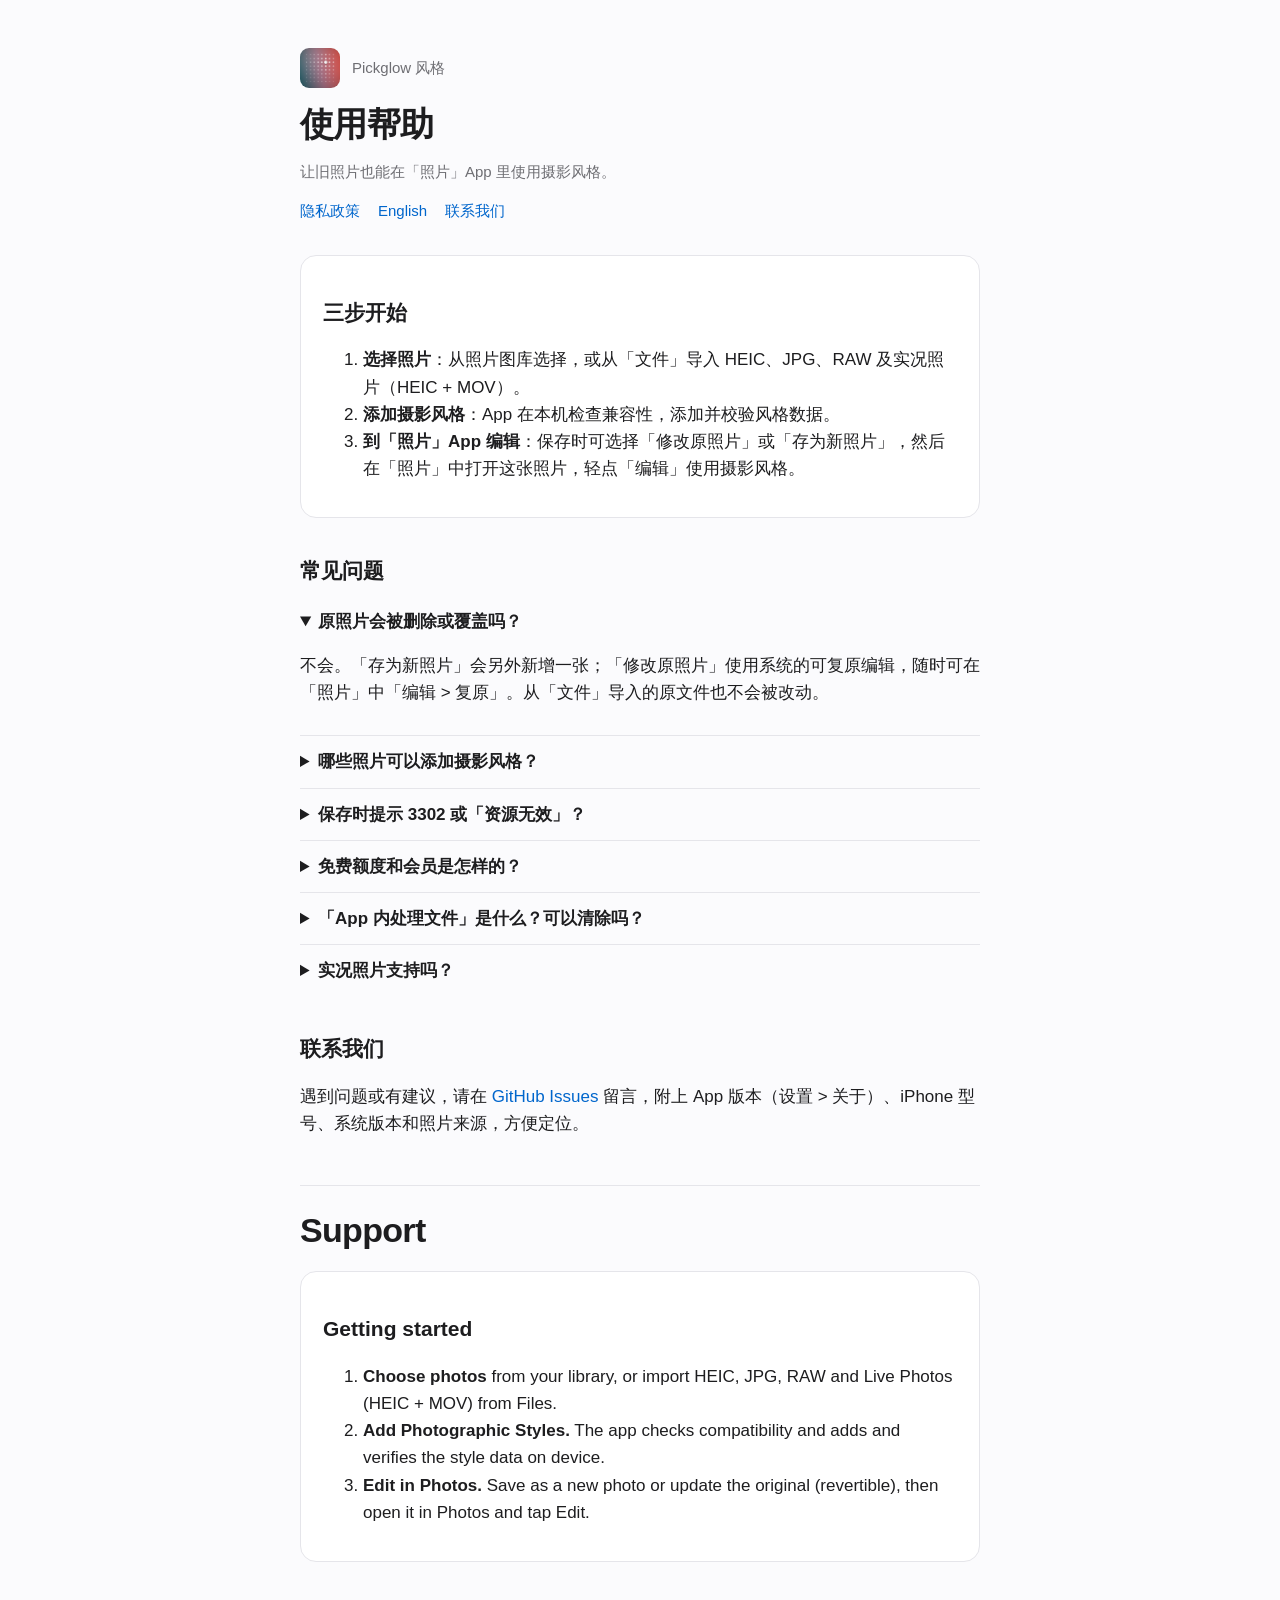
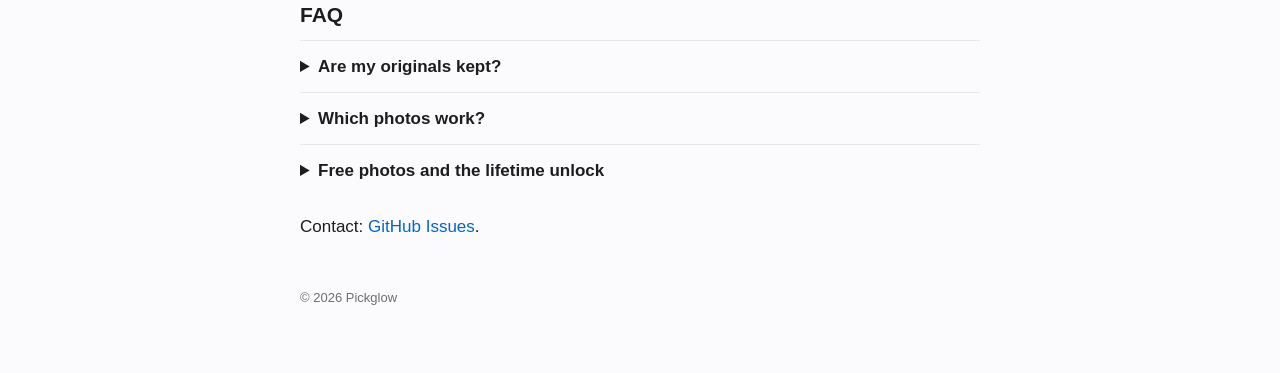
==== support.html @ 71cefebd "Privacy policy and support pages for Pickglow" ====
<!doctype html>
<html lang="zh-Hans">
<head>
<meta charset="utf-8">
<meta name="viewport" content="width=device-width, initial-scale=1">
<title>使用帮助 · Pickglow 风格</title>
<link rel="stylesheet" href="style.css">
</head>
<body>
<main>
  <header>
    <div class="app"><img src="icon.png" alt=""> Pickglow 风格</div>
    <h1>使用帮助</h1>
    <p class="muted">让旧照片也能在「照片」App 里使用摄影风格。</p>
    <nav><a href="privacy.html">隐私政策</a><a href="#en">English</a><a href="https://github.com/Yshfan/pickglow/issues">联系我们</a></nav>
  </header>

  <section class="card">
    <h2>三步开始</h2>
    <ol>
      <li><strong>选择照片</strong>：从照片图库选择，或从「文件」导入 HEIC、JPG、RAW 及实况照片（HEIC + MOV）。</li>
      <li><strong>添加摄影风格</strong>：App 在本机检查兼容性，添加并校验风格数据。</li>
      <li><strong>到「照片」App 编辑</strong>：保存时可选择「修改原照片」或「存为新照片」，然后在「照片」中打开这张照片，轻点「编辑」使用摄影风格。</li>
    </ol>
  </section>

  <h2>常见问题</h2>
  <details open><summary>原照片会被删除或覆盖吗？</summary>
    <p>不会。「存为新照片」会另外新增一张；「修改原照片」使用系统的可复原编辑，随时可在「照片」中「编辑 &gt; 复原」。从「文件」导入的原文件也不会被改动。</p></details>
  <details><summary>哪些照片可以添加摄影风格？</summary>
    <p>主要面向 iPhone 15 及更早机型拍摄的 HEIC 照片，以及相机拍摄的 JPG / RAW（实验）。能否在「照片」中编辑摄影风格，取决于照片、机型和系统版本。质感、颗粒与光晕需要 iOS 27 或更高版本。</p></details>
  <details><summary>保存时提示 3302 或「资源无效」？</summary>
    <p>这是系统拒绝了写回原照片。请改用「存为新照片」，原照片保持不变。</p></details>
  <details><summary>免费额度和会员是怎样的？</summary>
    <p>可免费添加 10 张。一次购买「终身会员」即可不限张数，无订阅。更换设备或重装后，在「设置 &gt; 会员」中轻点「恢复购买」。</p></details>
  <details><summary>「App 内处理文件」是什么？可以清除吗？</summary>
    <p>导入时 App 会复制一份原件并保存处理结果，用于重试、导出和检查。它们只在本 App 内，不是「照片」里的照片。在「设置 &gt; 存储空间」可清除已保存或已导出的部分。</p></details>
  <details><summary>实况照片支持吗？</summary>
    <p>支持（实验）。App 会同时处理照片和整段视频，并另存为新的实况照片，原实况保留。</p></details>

  <h2>联系我们</h2>
  <p>遇到问题或有建议，请在 <a href="https://github.com/Yshfan/pickglow/issues">GitHub Issues</a> 留言，附上 App 版本（设置 &gt; 关于）、iPhone 型号、系统版本和照片来源，方便定位。</p>

  <hr id="en">
  <h1>Support</h1>
  <section class="card">
    <h2>Getting started</h2>
    <ol>
      <li><strong>Choose photos</strong> from your library, or import HEIC, JPG, RAW and Live Photos (HEIC + MOV) from Files.</li>
      <li><strong>Add Photographic Styles.</strong> The app checks compatibility and adds and verifies the style data on device.</li>
      <li><strong>Edit in Photos.</strong> Save as a new photo or update the original (revertible), then open it in Photos and tap Edit.</li>
    </ol>
  </section>
  <h2>FAQ</h2>
  <details><summary>Are my originals kept?</summary><p>Yes. Saving as new adds a photo; updating the original uses revertible editing (Edit &gt; Revert in Photos). Imported files are never modified.</p></details>
  <details><summary>Which photos work?</summary><p>Mainly HEIC photos from iPhone 15 and earlier, plus camera JPG / RAW (experimental). Native style editing depends on the photo, device and iOS version. Texture, Grain and Halation need iOS 27 or later.</p></details>
  <details><summary>Free photos and the lifetime unlock</summary><p>10 photos are free. A one-time Lifetime purchase removes the limit — no subscription. Use Settings &gt; Membership &gt; Restore Purchases on a new device.</p></details>
  <p>Contact: <a href="https://github.com/Yshfan/pickglow/issues">GitHub Issues</a>.</p>

  <footer>© 2026 Pickglow</footer>
</main>
</body>
</html>
---- style.css ----
:root { --bg: #fbfbfd; --text: #1d1d1f; --muted: #6e6e73; --line: #e5e5ea; --card: #ffffff; --link: #0066cc; }
@media (prefers-color-scheme: dark) {
  :root { --bg: #000; --text: #f5f5f7; --muted: #a1a1a6; --line: #2c2c2e; --card: #1c1c1e; --link: #2997ff; }
}
* { box-sizing: border-box; }
body { margin: 0; background: var(--bg); color: var(--text);
  font: 17px/1.6 -apple-system, BlinkMacSystemFont, "PingFang SC", "Helvetica Neue", sans-serif; }
main { max-width: 720px; margin: 0 auto; padding: 48px 20px 64px; }
header { margin-bottom: 32px; }
.app { display: flex; align-items: center; gap: 12px; color: var(--muted); font-size: 15px; }
.app img { width: 40px; height: 40px; border-radius: 9px; }
h1 { font-size: 34px; line-height: 1.2; margin: 16px 0 8px; letter-spacing: -0.02em; }
h2 { font-size: 21px; margin: 36px 0 8px; }
p, li { color: var(--text); }
.muted { color: var(--muted); font-size: 15px; }
section.card { background: var(--card); border: 1px solid var(--line); border-radius: 16px; padding: 4px 22px 18px; margin-top: 20px; }
a { color: var(--link); text-decoration: none; } a:hover { text-decoration: underline; }
nav { display: flex; gap: 18px; flex-wrap: wrap; font-size: 15px; margin-top: 12px; }
hr { border: 0; border-top: 1px solid var(--line); margin: 48px 0 24px; }
details { border-top: 1px solid var(--line); padding: 12px 0; }
details:first-of-type { border-top: 0; }
summary { cursor: pointer; font-weight: 600; }
footer { margin-top: 48px; color: var(--muted); font-size: 13px; }
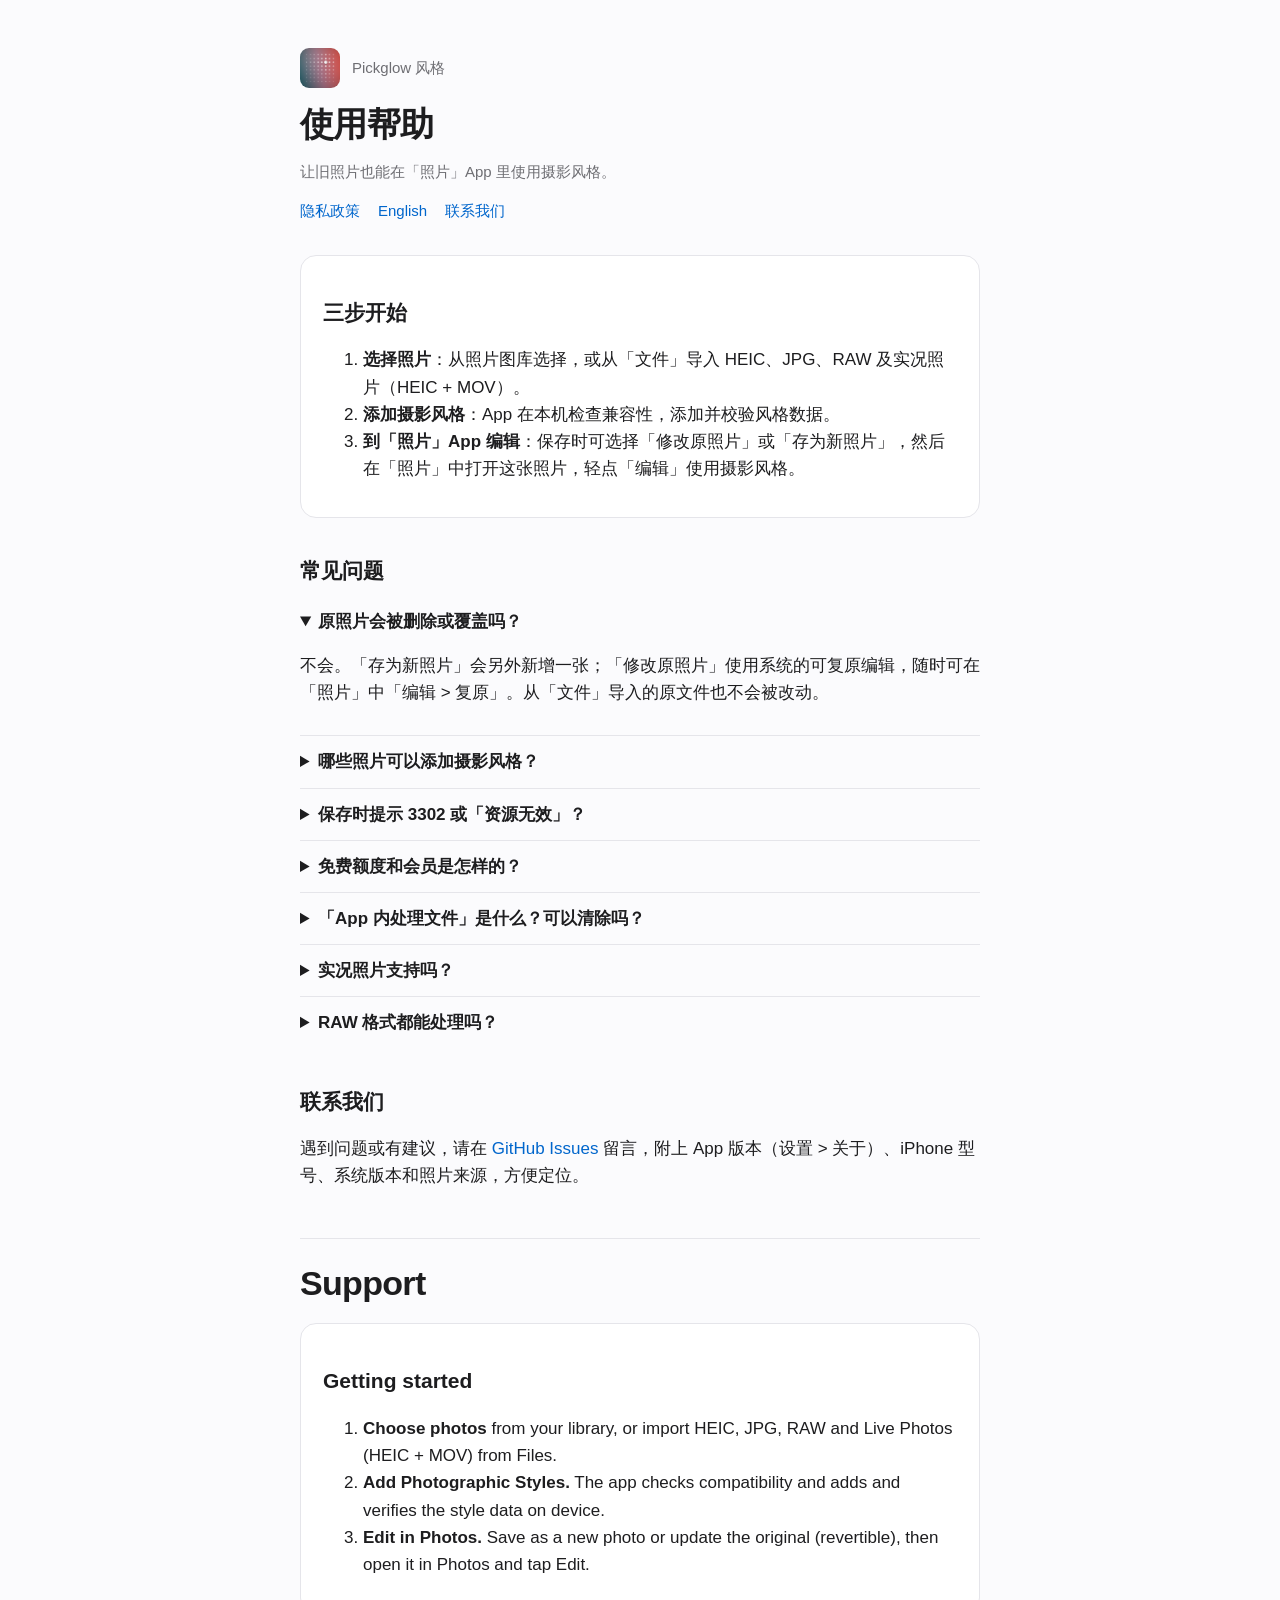
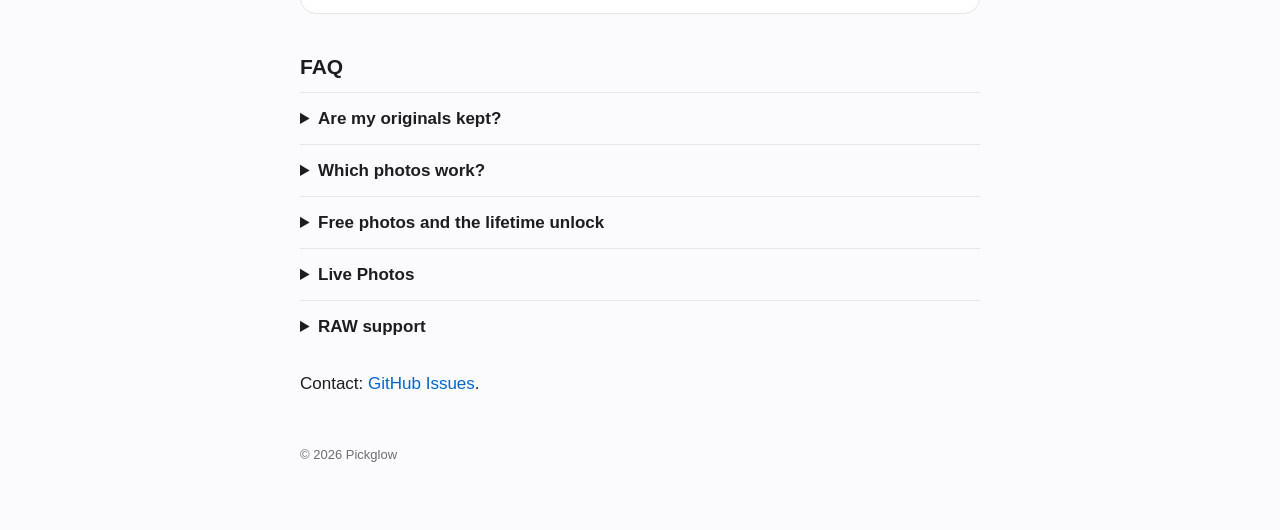
==== commit bf7a0f58: "Clarify local processing privacy, lifetime pricing, and Live Photo limits" ====
--- a/support.html
+++ b/support.html
@@ -32,11 +32,12 @@
   <details><summary>保存时提示 3302 或「资源无效」？</summary>
     <p>这是系统拒绝了写回原照片。请改用「存为新照片」，原照片保持不变。</p></details>
   <details><summary>免费额度和会员是怎样的？</summary>
-    <p>可免费添加 10 张。一次购买「终身会员」即可不限张数，无订阅。更换设备或重装后，在「设置 &gt; 会员」中轻点「恢复购买」。</p></details>
+    <p>可免费成功生成并校验 10 张风格照片，导入失败不计数，同一结果保存失败后的重试不重复计数。额度只在本机记录，不跨设备同步。一次购买「终身会员」即可不限张数，无订阅。更换设备或重装后，在「设置 &gt; 会员」中轻点「恢复购买」。购买按钮显示当前 App Store 地区的实际价格；其他地区采用 Apple 以人民币 18 元为基准自动生成的价格档位，并非实时汇率报价。</p></details>
   <details><summary>「App 内处理文件」是什么？可以清除吗？</summary>
     <p>导入时 App 会复制一份原件并保存处理结果，用于重试、导出和检查。它们只在本 App 内，不是「照片」里的照片。在「设置 &gt; 存储空间」可清除已保存或已导出的部分。</p></details>
   <details><summary>实况照片支持吗？</summary>
-    <p>支持（实验）。App 会同时处理照片和整段视频，并另存为新的实况照片，原实况保留。</p></details>
+    <p>完整实况摄影风格仍未完成。目前添加摄影风格仅另存新的静态封面，不保留动态部分，保存前会明确提示；原实况及其视频保留。带摄影风格的实况在 App 内编辑后也仅另存静态照片。普通实况的 App 内效果可处理整段视频，这与苹果原生摄影风格编辑是不同功能。</p></details>
+  <details><summary>RAW 格式都能处理吗？</summary><p>不能保证。DNG、RW2、ARW 等需要逐个检查系统是否能解码该格式及具体相机型号。不能解码时会显示失败；可从相机导出 JPG 再尝试。</p></details>
 
   <h2>联系我们</h2>
   <p>遇到问题或有建议，请在 <a href="https://github.com/Yshfan/pickglow/issues">GitHub Issues</a> 留言，附上 App 版本（设置 &gt; 关于）、iPhone 型号、系统版本和照片来源，方便定位。</p>
@@ -54,7 +55,9 @@
   <h2>FAQ</h2>
   <details><summary>Are my originals kept?</summary><p>Yes. Saving as new adds a photo; updating the original uses revertible editing (Edit &gt; Revert in Photos). Imported files are never modified.</p></details>
   <details><summary>Which photos work?</summary><p>Mainly HEIC photos from iPhone 15 and earlier, plus camera JPG / RAW (experimental). Native style editing depends on the photo, device and iOS version. Texture, Grain and Halation need iOS 27 or later.</p></details>
-  <details><summary>Free photos and the lifetime unlock</summary><p>10 photos are free. A one-time Lifetime purchase removes the limit — no subscription. Use Settings &gt; Membership &gt; Restore Purchases on a new device.</p></details>
+  <details><summary>Free photos and the lifetime unlock</summary><p>10 successfully generated and verified style outputs are free. Failed imports do not count; retrying a failed save of the same output is not charged twice. The local allowance does not sync across devices. A one-time Lifetime purchase removes the limit, with no subscription. Restore ownership in Settings &gt; Membership &gt; Restore Purchases. The purchase button shows the current App Store price for your region. Apple derives regional price points from the CNY 18 base; this is not a live exchange-rate quote.</p></details>
+  <details><summary>Live Photos</summary><p>Whole-Live-Photo native style support remains unfinished. Adding style data currently saves a new still cover only, with an explicit warning before saving. The original Live Photo and video are kept. In-app edits to styled Live Photos also save a still. Ordinary Live Photos support whole-video in-app effects, which are separate from native Photographic Styles.</p></details>
+  <details><summary>RAW support</summary><p>Each DNG, RW2, ARW or other RAW file is checked against the system decoder for its format and camera model. Universal support is not promised. Export a JPG from the camera if decoding fails.</p></details>
   <p>Contact: <a href="https://github.com/Yshfan/pickglow/issues">GitHub Issues</a>.</p>
 
   <footer>© 2026 Pickglow</footer>
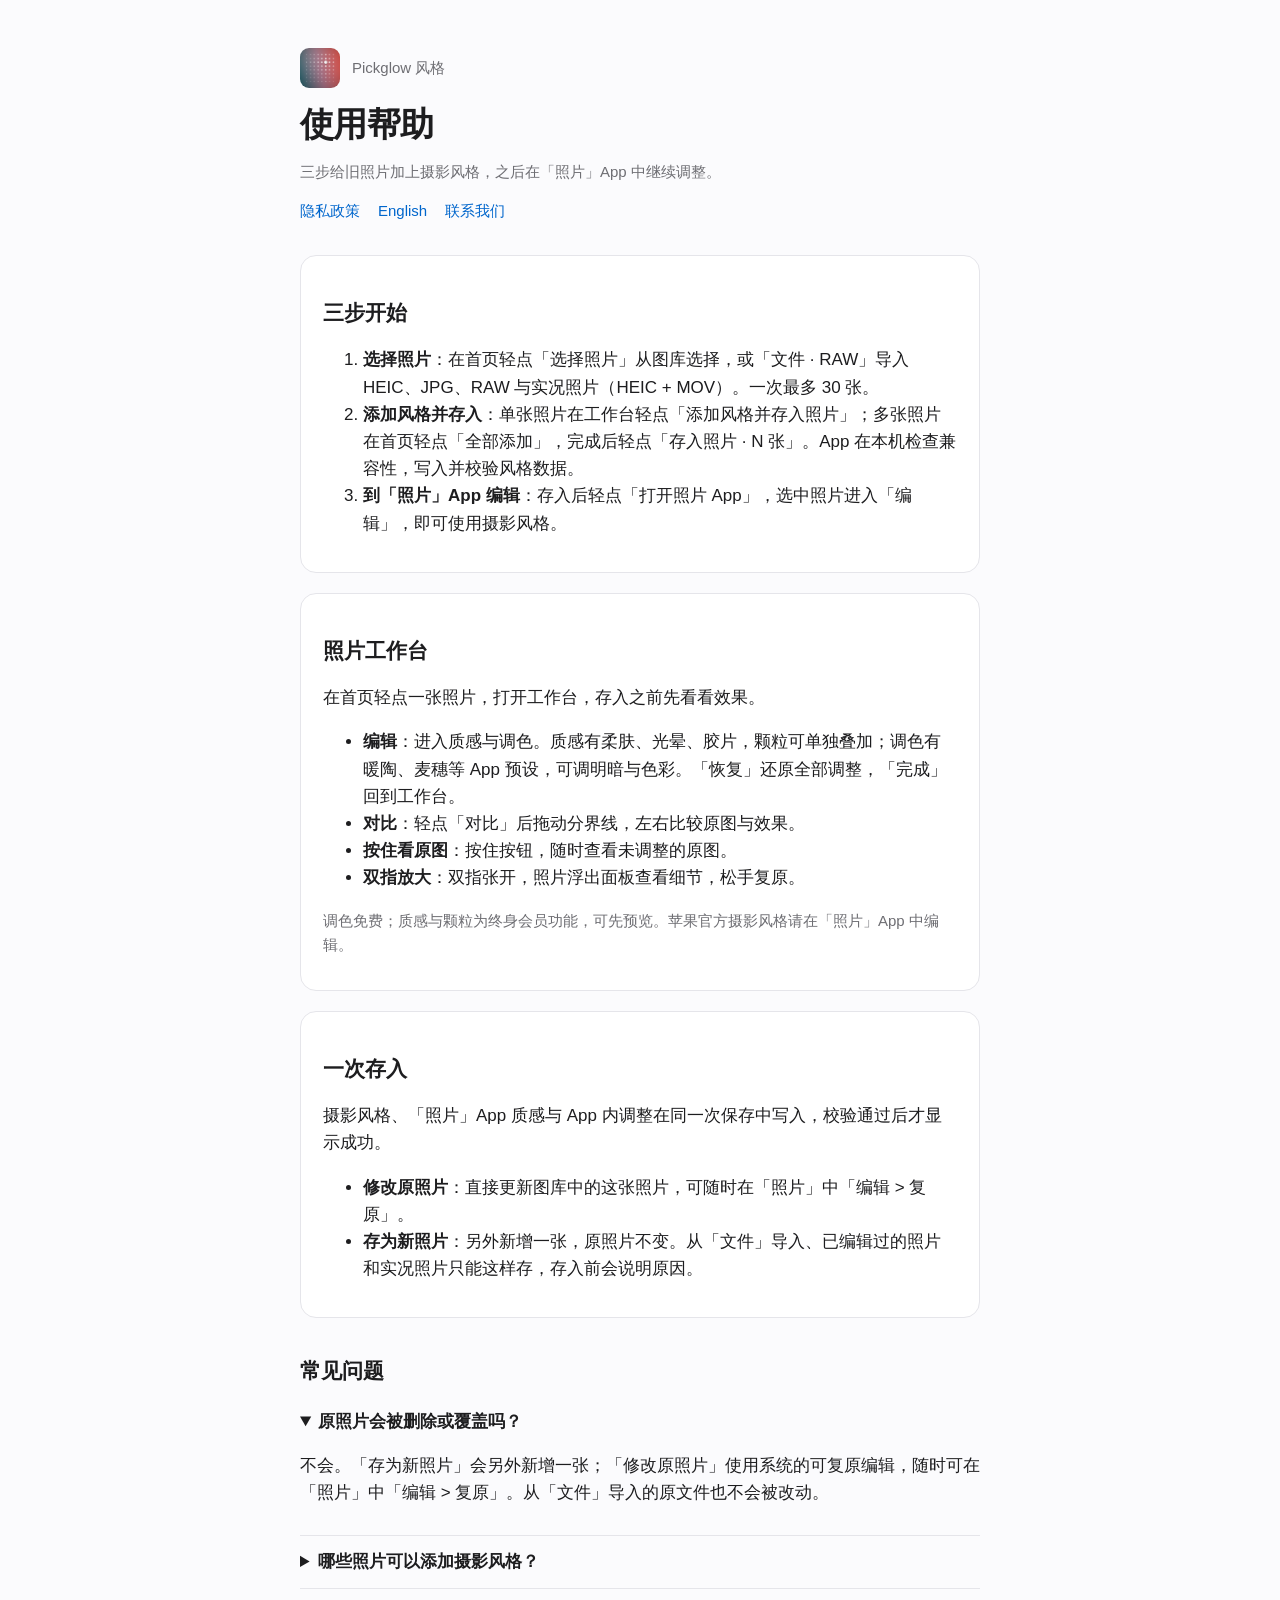
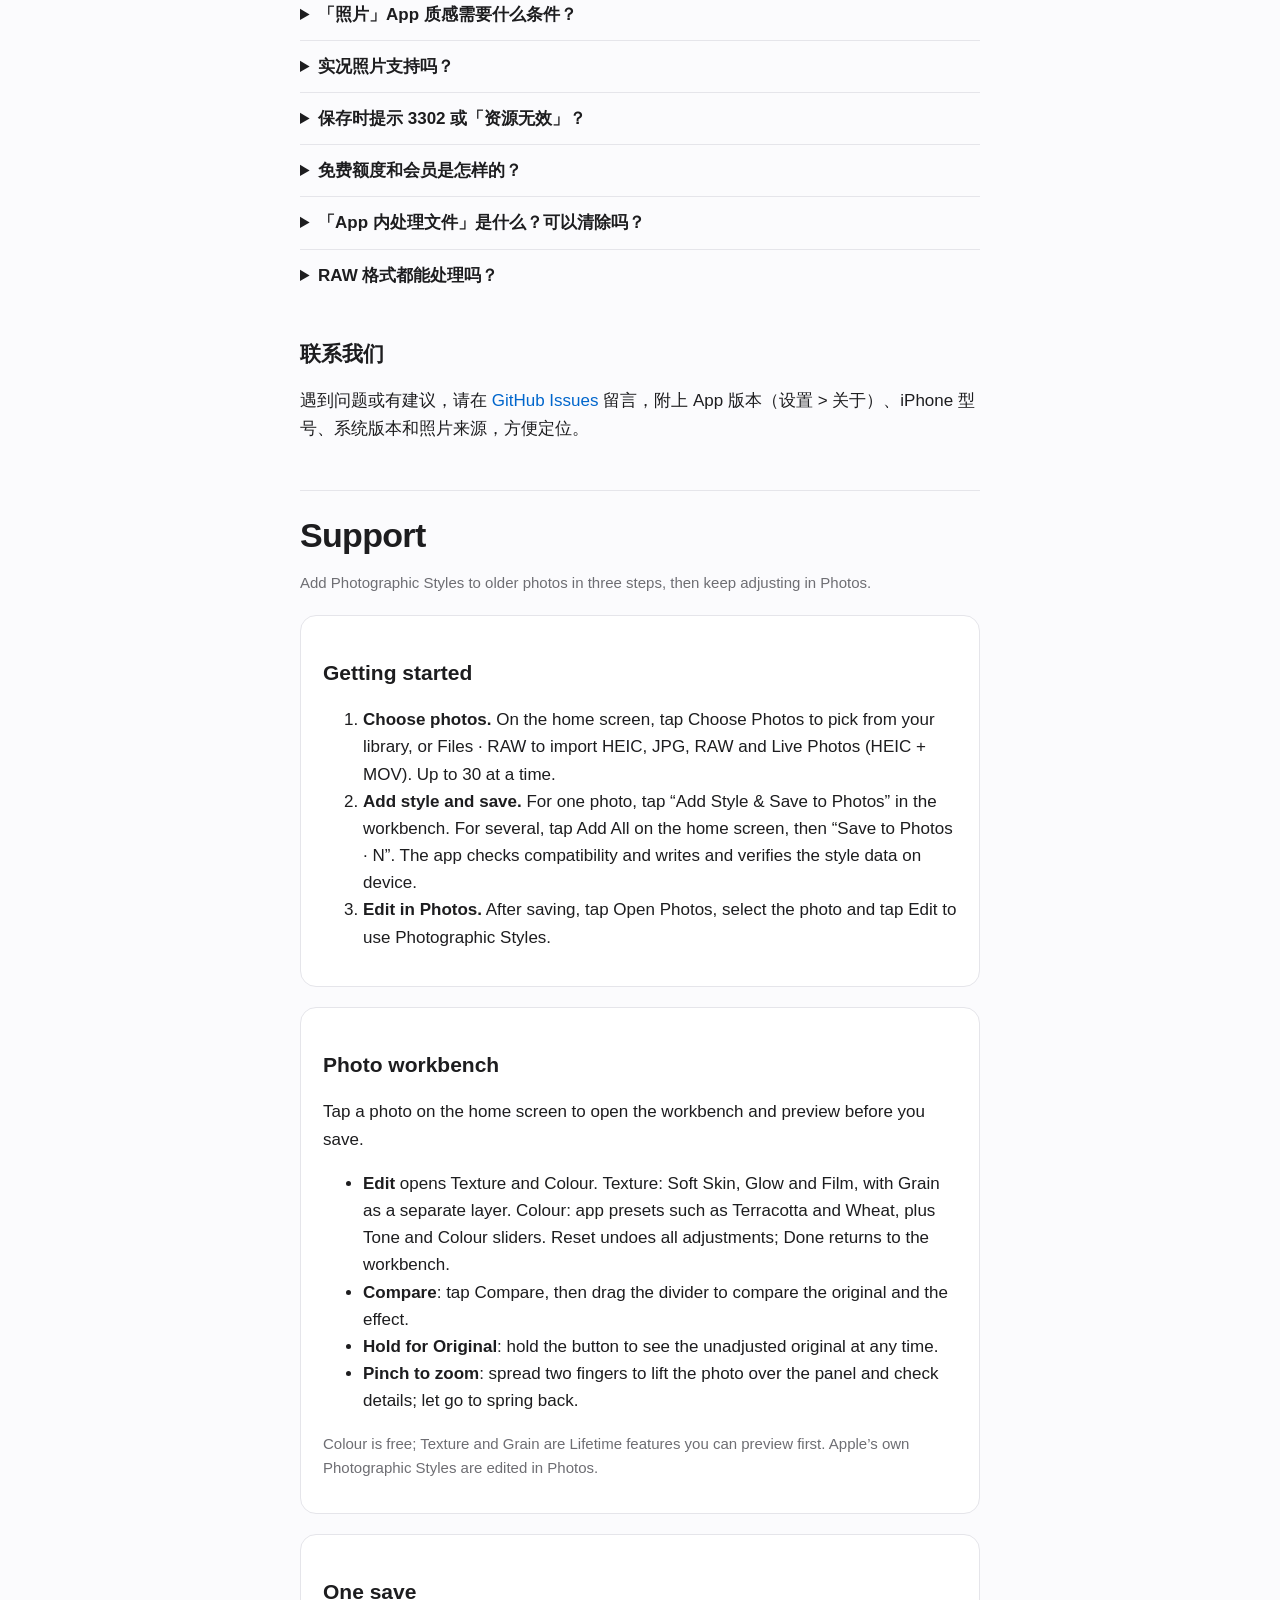
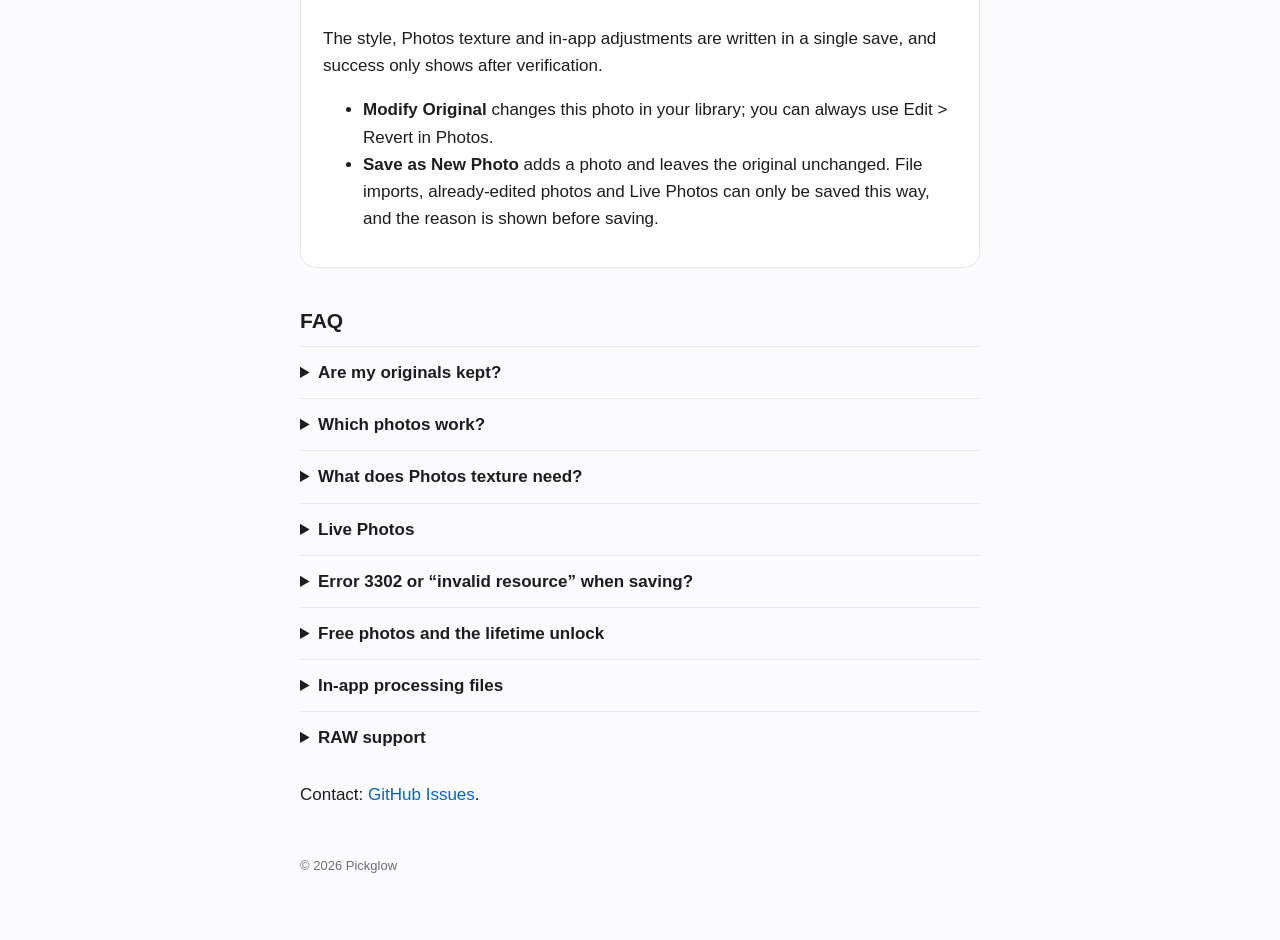
==== commit b2062d22: "Support: current app flow (workbench 编辑/恢复/完成, compare, hold for original, pinch), one save, batch, " ====
--- a/support.html
+++ b/support.html
@@ -11,32 +11,55 @@
   <header>
     <div class="app"><img src="icon.png" alt=""> Pickglow 风格</div>
     <h1>使用帮助</h1>
-    <p class="muted">让旧照片也能在「照片」App 里使用摄影风格。</p>
+    <p class="muted">三步给旧照片加上摄影风格，之后在「照片」App 中继续调整。</p>
     <nav><a href="privacy.html">隐私政策</a><a href="#en">English</a><a href="https://github.com/Yshfan/pickglow/issues">联系我们</a></nav>
   </header>
 
   <section class="card">
     <h2>三步开始</h2>
     <ol>
-      <li><strong>选择照片</strong>：从照片图库选择，或从「文件」导入 HEIC、JPG、RAW 及实况照片（HEIC + MOV）。</li>
-      <li><strong>添加摄影风格</strong>：App 在本机检查兼容性，添加并校验风格数据。</li>
-      <li><strong>到「照片」App 编辑</strong>：保存时可选择「修改原照片」或「存为新照片」，然后在「照片」中打开这张照片，轻点「编辑」使用摄影风格。</li>
+      <li><strong>选择照片</strong>：在首页轻点「选择照片」从图库选择，或「文件 · RAW」导入 HEIC、JPG、RAW 与实况照片（HEIC + MOV）。一次最多 30 张。</li>
+      <li><strong>添加风格并存入</strong>：单张照片在工作台轻点「添加风格并存入照片」；多张照片在首页轻点「全部添加」，完成后轻点「存入照片 · N 张」。App 在本机检查兼容性，写入并校验风格数据。</li>
+      <li><strong>到「照片」App 编辑</strong>：存入后轻点「打开照片 App」，选中照片进入「编辑」，即可使用摄影风格。</li>
     </ol>
+  </section>
+
+  <section class="card">
+    <h2>照片工作台</h2>
+    <p>在首页轻点一张照片，打开工作台，存入之前先看看效果。</p>
+    <ul>
+      <li><strong>编辑</strong>：进入质感与调色。质感有柔肤、光晕、胶片，颗粒可单独叠加；调色有暖陶、麦穗等 App 预设，可调明暗与色彩。「恢复」还原全部调整，「完成」回到工作台。</li>
+      <li><strong>对比</strong>：轻点「对比」后拖动分界线，左右比较原图与效果。</li>
+      <li><strong>按住看原图</strong>：按住按钮，随时查看未调整的原图。</li>
+      <li><strong>双指放大</strong>：双指张开，照片浮出面板查看细节，松手复原。</li>
+    </ul>
+    <p class="muted">调色免费；质感与颗粒为终身会员功能，可先预览。苹果官方摄影风格请在「照片」App 中编辑。</p>
+  </section>
+
+  <section class="card">
+    <h2>一次存入</h2>
+    <p>摄影风格、「照片」App 质感与 App 内调整在同一次保存中写入，校验通过后才显示成功。</p>
+    <ul>
+      <li><strong>修改原照片</strong>：直接更新图库中的这张照片，可随时在「照片」中「编辑 &gt; 复原」。</li>
+      <li><strong>存为新照片</strong>：另外新增一张，原照片不变。从「文件」导入、已编辑过的照片和实况照片只能这样存，存入前会说明原因。</li>
+    </ul>
   </section>
 
   <h2>常见问题</h2>
   <details open><summary>原照片会被删除或覆盖吗？</summary>
     <p>不会。「存为新照片」会另外新增一张；「修改原照片」使用系统的可复原编辑，随时可在「照片」中「编辑 &gt; 复原」。从「文件」导入的原文件也不会被改动。</p></details>
   <details><summary>哪些照片可以添加摄影风格？</summary>
-    <p>主要面向 iPhone 15 及更早机型拍摄的 HEIC 照片，以及相机拍摄的 JPG / RAW（实验）。能否在「照片」中编辑摄影风格，取决于照片、机型和系统版本。质感、颗粒与光晕需要 iOS 27 或更高版本。</p></details>
+    <p>主要面向 iPhone 15 及更早机型拍摄的 HEIC 照片，以及相机拍摄的 JPG / RAW。相机 JPG 会先转为 HEIC 再添加风格，可在「设置」中调整 HEIC 画质。能否在「照片」中编辑摄影风格，取决于照片、机型和系统版本。</p></details>
+  <details><summary>「照片」App 质感需要什么条件？</summary>
+    <p>写入「照片」App 的质感、颗粒与光晕需要 iOS 27 或更高版本，可在「设置 &gt; 摄影风格」中开关。它与 App 内的质感效果是两项不同的功能。</p></details>
+  <details><summary>实况照片支持吗？</summary>
+    <p>支持。照片与视频一起添加摄影风格和 App 内效果，存为新的实况照片，原实况照片及其视频保留。在工作台中可以播放预览效果，或切换查看原视频。</p></details>
   <details><summary>保存时提示 3302 或「资源无效」？</summary>
     <p>这是系统拒绝了写回原照片。请改用「存为新照片」，原照片保持不变。</p></details>
   <details><summary>免费额度和会员是怎样的？</summary>
-    <p>可免费成功生成并校验 10 张风格照片，导入失败不计数，同一结果保存失败后的重试不重复计数。额度只在本机记录，不跨设备同步。一次购买「终身会员」即可不限张数，无订阅。更换设备或重装后，在「设置 &gt; 会员」中轻点「恢复购买」。购买按钮显示当前 App Store 地区的实际价格；其他地区采用 Apple 以人民币 18 元为基准自动生成的价格档位，并非实时汇率报价。</p></details>
+    <p>可免费成功生成并校验 10 张风格照片，导入失败不计数，同一结果保存失败后的重试不重复计数。额度只在本机记录，不跨设备同步。一次购买「终身会员」即可不限张数，并解锁质感与颗粒，无订阅。更换设备或重装后，在「设置 &gt; 会员」中轻点「恢复购买」。购买按钮显示当前 App Store 地区的实际价格；其他地区采用 Apple 以人民币 18 元为基准自动生成的价格档位，并非实时汇率报价。</p></details>
   <details><summary>「App 内处理文件」是什么？可以清除吗？</summary>
     <p>导入时 App 会复制一份原件并保存处理结果，用于重试、导出和检查。它们只在本 App 内，不是「照片」里的照片。在「设置 &gt; 存储空间」可清除已保存或已导出的部分。</p></details>
-  <details><summary>实况照片支持吗？</summary>
-    <p>完整实况摄影风格仍未完成。目前添加摄影风格仅另存新的静态封面，不保留动态部分，保存前会明确提示；原实况及其视频保留。带摄影风格的实况在 App 内编辑后也仅另存静态照片。普通实况的 App 内效果可处理整段视频，这与苹果原生摄影风格编辑是不同功能。</p></details>
   <details><summary>RAW 格式都能处理吗？</summary><p>不能保证。DNG、RW2、ARW 等需要逐个检查系统是否能解码该格式及具体相机型号。不能解码时会显示失败；可从相机导出 JPG 再尝试。</p></details>
 
   <h2>联系我们</h2>
@@ -44,19 +67,42 @@
 
   <hr id="en">
   <h1>Support</h1>
+  <p class="muted">Add Photographic Styles to older photos in three steps, then keep adjusting in Photos.</p>
   <section class="card">
     <h2>Getting started</h2>
     <ol>
-      <li><strong>Choose photos</strong> from your library, or import HEIC, JPG, RAW and Live Photos (HEIC + MOV) from Files.</li>
-      <li><strong>Add Photographic Styles.</strong> The app checks compatibility and adds and verifies the style data on device.</li>
-      <li><strong>Edit in Photos.</strong> Save as a new photo or update the original (revertible), then open it in Photos and tap Edit.</li>
+      <li><strong>Choose photos.</strong> On the home screen, tap Choose Photos to pick from your library, or Files · RAW to import HEIC, JPG, RAW and Live Photos (HEIC + MOV). Up to 30 at a time.</li>
+      <li><strong>Add style and save.</strong> For one photo, tap “Add Style &amp; Save to Photos” in the workbench. For several, tap Add All on the home screen, then “Save to Photos · N”. The app checks compatibility and writes and verifies the style data on device.</li>
+      <li><strong>Edit in Photos.</strong> After saving, tap Open Photos, select the photo and tap Edit to use Photographic Styles.</li>
     </ol>
+  </section>
+  <section class="card">
+    <h2>Photo workbench</h2>
+    <p>Tap a photo on the home screen to open the workbench and preview before you save.</p>
+    <ul>
+      <li><strong>Edit</strong> opens Texture and Colour. Texture: Soft Skin, Glow and Film, with Grain as a separate layer. Colour: app presets such as Terracotta and Wheat, plus Tone and Colour sliders. Reset undoes all adjustments; Done returns to the workbench.</li>
+      <li><strong>Compare</strong>: tap Compare, then drag the divider to compare the original and the effect.</li>
+      <li><strong>Hold for Original</strong>: hold the button to see the unadjusted original at any time.</li>
+      <li><strong>Pinch to zoom</strong>: spread two fingers to lift the photo over the panel and check details; let go to spring back.</li>
+    </ul>
+    <p class="muted">Colour is free; Texture and Grain are Lifetime features you can preview first. Apple’s own Photographic Styles are edited in Photos.</p>
+  </section>
+  <section class="card">
+    <h2>One save</h2>
+    <p>The style, Photos texture and in-app adjustments are written in a single save, and success only shows after verification.</p>
+    <ul>
+      <li><strong>Modify Original</strong> changes this photo in your library; you can always use Edit &gt; Revert in Photos.</li>
+      <li><strong>Save as New Photo</strong> adds a photo and leaves the original unchanged. File imports, already-edited photos and Live Photos can only be saved this way, and the reason is shown before saving.</li>
+    </ul>
   </section>
   <h2>FAQ</h2>
   <details><summary>Are my originals kept?</summary><p>Yes. Saving as new adds a photo; updating the original uses revertible editing (Edit &gt; Revert in Photos). Imported files are never modified.</p></details>
-  <details><summary>Which photos work?</summary><p>Mainly HEIC photos from iPhone 15 and earlier, plus camera JPG / RAW (experimental). Native style editing depends on the photo, device and iOS version. Texture, Grain and Halation need iOS 27 or later.</p></details>
-  <details><summary>Free photos and the lifetime unlock</summary><p>10 successfully generated and verified style outputs are free. Failed imports do not count; retrying a failed save of the same output is not charged twice. The local allowance does not sync across devices. A one-time Lifetime purchase removes the limit, with no subscription. Restore ownership in Settings &gt; Membership &gt; Restore Purchases. The purchase button shows the current App Store price for your region. Apple derives regional price points from the CNY 18 base; this is not a live exchange-rate quote.</p></details>
-  <details><summary>Live Photos</summary><p>Whole-Live-Photo native style support remains unfinished. Adding style data currently saves a new still cover only, with an explicit warning before saving. The original Live Photo and video are kept. In-app edits to styled Live Photos also save a still. Ordinary Live Photos support whole-video in-app effects, which are separate from native Photographic Styles.</p></details>
+  <details><summary>Which photos work?</summary><p>Mainly HEIC photos from iPhone 15 and earlier, plus camera JPG / RAW. Camera JPGs are converted to HEIC before the style is added; set the HEIC quality in Settings. Native style editing depends on the photo, device and iOS version.</p></details>
+  <details><summary>What does Photos texture need?</summary><p>Texture, Grain &amp; Glow written for Photos need iOS 27 or later and can be switched in Settings &gt; Photographic Styles. This is separate from the app’s own texture effects.</p></details>
+  <details><summary>Live Photos</summary><p>Supported. The photo and video get the style and in-app effects together and are saved as a new Live Photo; the original Live Photo and its video are kept. In the workbench you can play a preview of the effect or switch to the original video.</p></details>
+  <details><summary>Error 3302 or “invalid resource” when saving?</summary><p>The system refused to write back to the original. Use Save as New Photo instead; the original stays unchanged.</p></details>
+  <details><summary>Free photos and the lifetime unlock</summary><p>10 successfully generated and verified style outputs are free. Failed imports do not count; retrying a failed save of the same output is not charged twice. The local allowance does not sync across devices. A one-time Lifetime purchase removes the limit and unlocks Texture and Grain, with no subscription. Restore ownership in Settings &gt; Membership &gt; Restore Purchases. The purchase button shows the current App Store price for your region. Apple derives regional price points from the CNY 18 base; this is not a live exchange-rate quote.</p></details>
+  <details><summary>In-app processing files</summary><p>On import the app keeps a copy of the original and the results for retries, export and verification. They live only inside the app, not in Photos. Clear the saved or exported ones in Settings &gt; Storage.</p></details>
   <details><summary>RAW support</summary><p>Each DNG, RW2, ARW or other RAW file is checked against the system decoder for its format and camera model. Universal support is not promised. Export a JPG from the camera if decoding fails.</p></details>
   <p>Contact: <a href="https://github.com/Yshfan/pickglow/issues">GitHub Issues</a>.</p>
 
